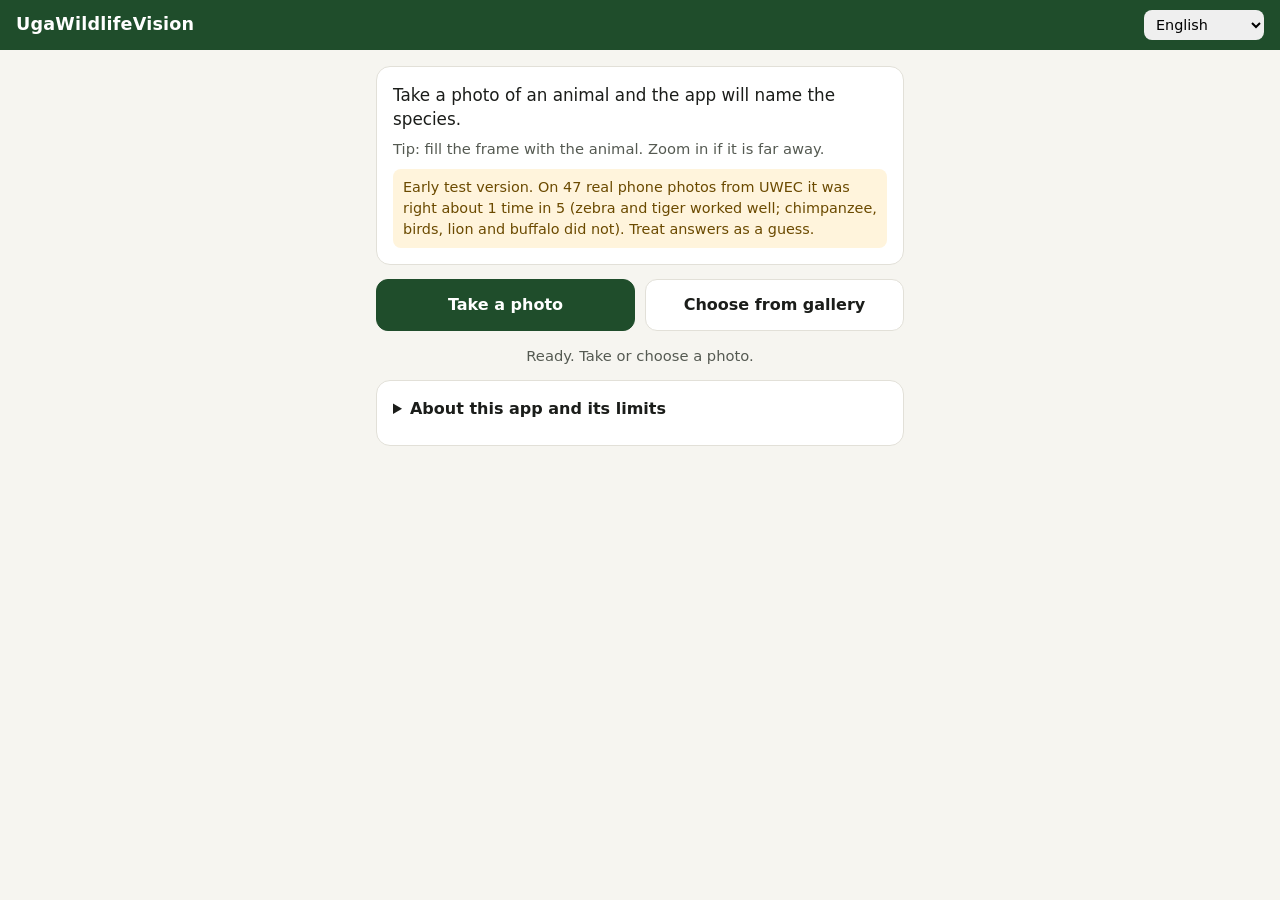
==== index.html @ 12e6c3d4 "Remove capstone/safety line from About section; bump cache" ====
<!doctype html>
<html lang="en">
<head>
  <meta charset="utf-8">
  <meta name="viewport" content="width=device-width, initial-scale=1, viewport-fit=cover">
  <title>UgaWildlifeVision</title>
  <meta name="description" content="Identify Ugandan wildlife from a photo. Runs on your phone; photos never leave the device.">
  <meta name="theme-color" content="#1f4d2b">
  <link rel="manifest" href="manifest.webmanifest">
  <link rel="icon" href="icons/icon-192.png">
  <link rel="apple-touch-icon" href="icons/icon-192.png">
  <link rel="stylesheet" href="styles.css">
</head>
<body>
  <header class="bar">
    <h1>UgaWildlifeVision</h1>
    <label class="lang">
      <span class="sr">Language</span>
      <select id="lang" aria-label="Language for animal names">
        <option value="en">English</option>
        <option value="luganda">Luganda</option>
        <option value="runyankole">Runyankole</option>
        <option value="rutooro">Rutooro</option>
        <option value="ateso">Ateso</option>
      </select>
    </label>
  </header>

  <main>
    <section id="intro" class="card">
      <p class="lead">Take a photo of an animal and the app will name the species.</p>
      <p class="hint">Tip: fill the frame with the animal. Zoom in if it is far away.</p>
      <p class="warn">Early test version. On 47 real phone photos from UWEC it was right about 1 time in 5
        (zebra and tiger worked well; chimpanzee, birds, lion and buffalo did not). Treat answers as a guess.</p>
    </section>

    <section class="actions">
      <label class="btn primary">
        <input id="camera" type="file" accept="image/*" capture="environment" hidden>
        Take a photo
      </label>
      <label class="btn">
        <input id="gallery" type="file" accept="image/*" hidden>
        Choose from gallery
      </label>
    </section>

    <p id="status" class="status" role="status" aria-live="polite">Loading model…</p>

    <section id="result" class="card result" hidden>
      <img id="preview" alt="Your photo">
      <div class="answer">
        <p id="verdict" class="verdict"></p>
        <h2 id="name"></h2>
        <p id="sci" class="sci"></p>
        <p id="localname" class="localname"></p>
        <div class="meter" aria-hidden="true"><span id="meterfill"></span></div>
        <p id="conf" class="conf"></p>
        <p id="lowdata" class="warn" hidden>Few training photos for this animal, so this answer is less reliable.</p>
        <p id="safety" class="safety" hidden></p>
      </div>
      <details id="alts">
        <summary>Other possibilities</summary>
        <ol id="altlist"></ol>
      </details>
      <ul id="facts" class="facts"></ul>
    </section>

    <details class="card about">
      <summary>About this app and its limits</summary>
      <ul>
        <li>The model runs on your phone. Your photos are not uploaded anywhere.</li>
        <li>It knows <span id="ncls">26</span> kinds of animal. Anything else should come out as
          "Not one of the species I know", but it can still be wrong.</li>
        <li>Lion, buffalo, cheetah, kudu and hyena had very few training photos. Treat those answers with caution.</li>
        <li>It names one animal per photo. With several animals, crop or zoom to one.</li>
        <li>Local-language names are shown only after a native speaker has checked them.</li>
      </ul>
      <p class="small" id="version"></p>
    </details>
  </main>

  <script src="vendor/ort.wasm.min.js"></script>
  <script src="app.js"></script>
</body>
</html>
---- styles.css ----
:root {
  --bg: #f6f5f0; --card: #ffffff; --ink: #1b1d1a; --ink2: #555a52; --line: #e2e0d8;
  --brand: #1f4d2b; --brand-ink: #ffffff; --accent: #2a78d6;
  --warn-bg: #fff4dc; --warn-ink: #6b4a00; --danger-bg: #fde8e6; --danger-ink: #7a1f17;
  color-scheme: light dark;
}
@media (prefers-color-scheme: dark) {
  :root { --bg: #121411; --card: #1c1f1b; --ink: #eceee8; --ink2: #b3b8ad; --line: #30342e;
    --brand: #2f6b3e; --accent: #5598e7;
    --warn-bg: #3a2f12; --warn-ink: #f3d58c; --danger-bg: #3d1a17; --danger-ink: #f4b3ab; }
}
* { box-sizing: border-box; }
body { margin: 0; font: 16px/1.45 system-ui, -apple-system, "Segoe UI", Roboto, sans-serif;
  background: var(--bg); color: var(--ink); padding-bottom: env(safe-area-inset-bottom); }
.bar { position: sticky; top: 0; z-index: 2; display: flex; align-items: center; gap: 12px;
  justify-content: space-between; padding: calc(10px + env(safe-area-inset-top)) 16px 10px;
  background: var(--brand); color: var(--brand-ink); }
.bar h1 { font-size: 1.1rem; margin: 0; letter-spacing: .2px; }
.lang select { font: inherit; font-size: .9rem; padding: 6px 8px; border-radius: 8px; border: 0; }
.sr { position: absolute; width: 1px; height: 1px; overflow: hidden; clip: rect(0 0 0 0); }
main { max-width: 560px; margin: 0 auto; padding: 16px; display: grid; gap: 14px; }
.card { background: var(--card); border: 1px solid var(--line); border-radius: 14px; padding: 16px; }
.lead { margin: 0 0 6px; font-size: 1.05rem; }
.hint { margin: 0; color: var(--ink2); font-size: .92rem; }
.actions { display: grid; grid-template-columns: 1fr 1fr; gap: 10px; }
.btn { display: flex; align-items: center; justify-content: center; min-height: 52px; padding: 10px;
  border-radius: 12px; border: 1px solid var(--line); background: var(--card); color: var(--ink);
  font-weight: 600; text-align: center; cursor: pointer; user-select: none; }
.btn.primary { background: var(--brand); color: var(--brand-ink); border-color: var(--brand); }
.btn[aria-disabled="true"] { opacity: .5; pointer-events: none; }
.btn:focus-within { outline: 3px solid var(--accent); outline-offset: 2px; }
.status { margin: 0; min-height: 1.4em; color: var(--ink2); text-align: center; font-size: .92rem; }
.result img { width: 100%; max-height: 50vh; object-fit: contain; border-radius: 10px; background: #0003; }
.answer { margin-top: 12px; }
.verdict { margin: 0; font-size: .85rem; text-transform: uppercase; letter-spacing: .6px; color: var(--ink2); }
.answer h2 { margin: 2px 0 0; font-size: 1.6rem; line-height: 1.2; }
.sci { margin: 2px 0 0; font-style: italic; color: var(--ink2); }
.localname { margin: 6px 0 0; font-weight: 600; }
.localname .tag { font-weight: 400; font-size: .8rem; color: var(--ink2); }
.meter { margin-top: 12px; height: 8px; border-radius: 4px; background: var(--line); overflow: hidden; }
.meter span { display: block; height: 100%; width: 0; background: var(--accent); border-radius: 4px; transition: width .3s; }
.conf { margin: 6px 0 0; font-size: .9rem; color: var(--ink2); }
.warn { margin: 10px 0 0; padding: 8px 10px; border-radius: 8px; background: var(--warn-bg); color: var(--warn-ink); font-size: .9rem; }
.safety { margin: 10px 0 0; padding: 8px 10px; border-radius: 8px; background: var(--danger-bg); color: var(--danger-ink); font-size: .9rem; font-weight: 600; }
details summary { cursor: pointer; font-weight: 600; min-height: 32px; }
#alts { margin-top: 12px; }
#altlist { margin: 6px 0 0; padding-left: 22px; color: var(--ink2); }
.facts { margin: 12px 0 0; padding-left: 20px; }
.facts li { margin-bottom: 4px; }
.about ul { padding-left: 20px; margin: 8px 0; }
.small { font-size: .8rem; color: var(--ink2); margin: 0; }
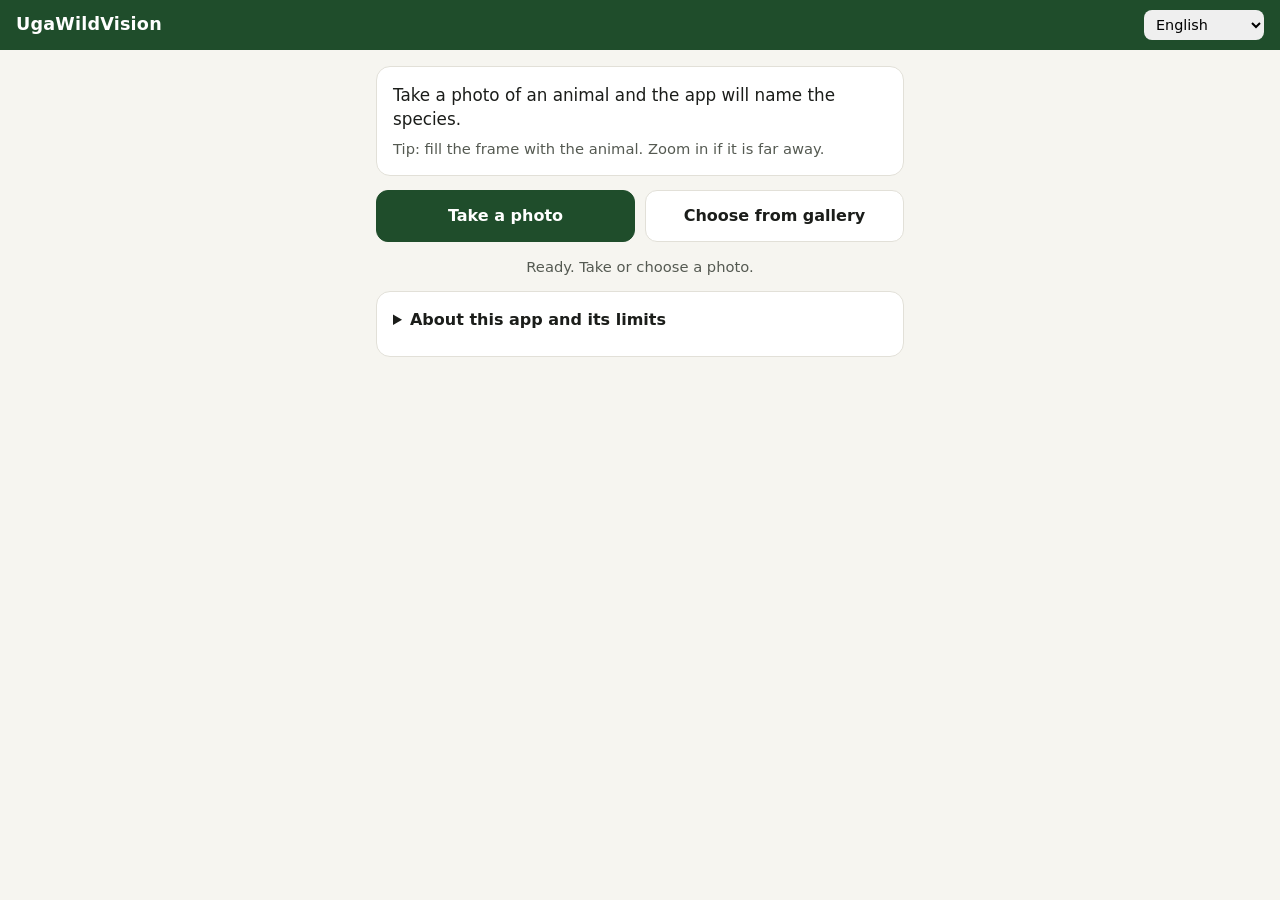
==== commit c3c53384: "Rename to UgaWildVision; remove early-test notice and capstone/safety wording" ====
--- a/index.html
+++ b/index.html
@@ -3,7 +3,7 @@
 <head>
   <meta charset="utf-8">
   <meta name="viewport" content="width=device-width, initial-scale=1, viewport-fit=cover">
-  <title>UgaWildlifeVision</title>
+  <title>UgaWildVision</title>
   <meta name="description" content="Identify Ugandan wildlife from a photo. Runs on your phone; photos never leave the device.">
   <meta name="theme-color" content="#1f4d2b">
   <link rel="manifest" href="manifest.webmanifest">
@@ -13,7 +13,7 @@
 </head>
 <body>
   <header class="bar">
-    <h1>UgaWildlifeVision</h1>
+    <h1>UgaWildVision</h1>
     <label class="lang">
       <span class="sr">Language</span>
       <select id="lang" aria-label="Language for animal names">
@@ -30,8 +30,6 @@
     <section id="intro" class="card">
       <p class="lead">Take a photo of an animal and the app will name the species.</p>
       <p class="hint">Tip: fill the frame with the animal. Zoom in if it is far away.</p>
-      <p class="warn">Early test version. On 47 real phone photos from UWEC it was right about 1 time in 5
-        (zebra and tiger worked well; chimpanzee, birds, lion and buffalo did not). Treat answers as a guess.</p>
     </section>
 
     <section class="actions">
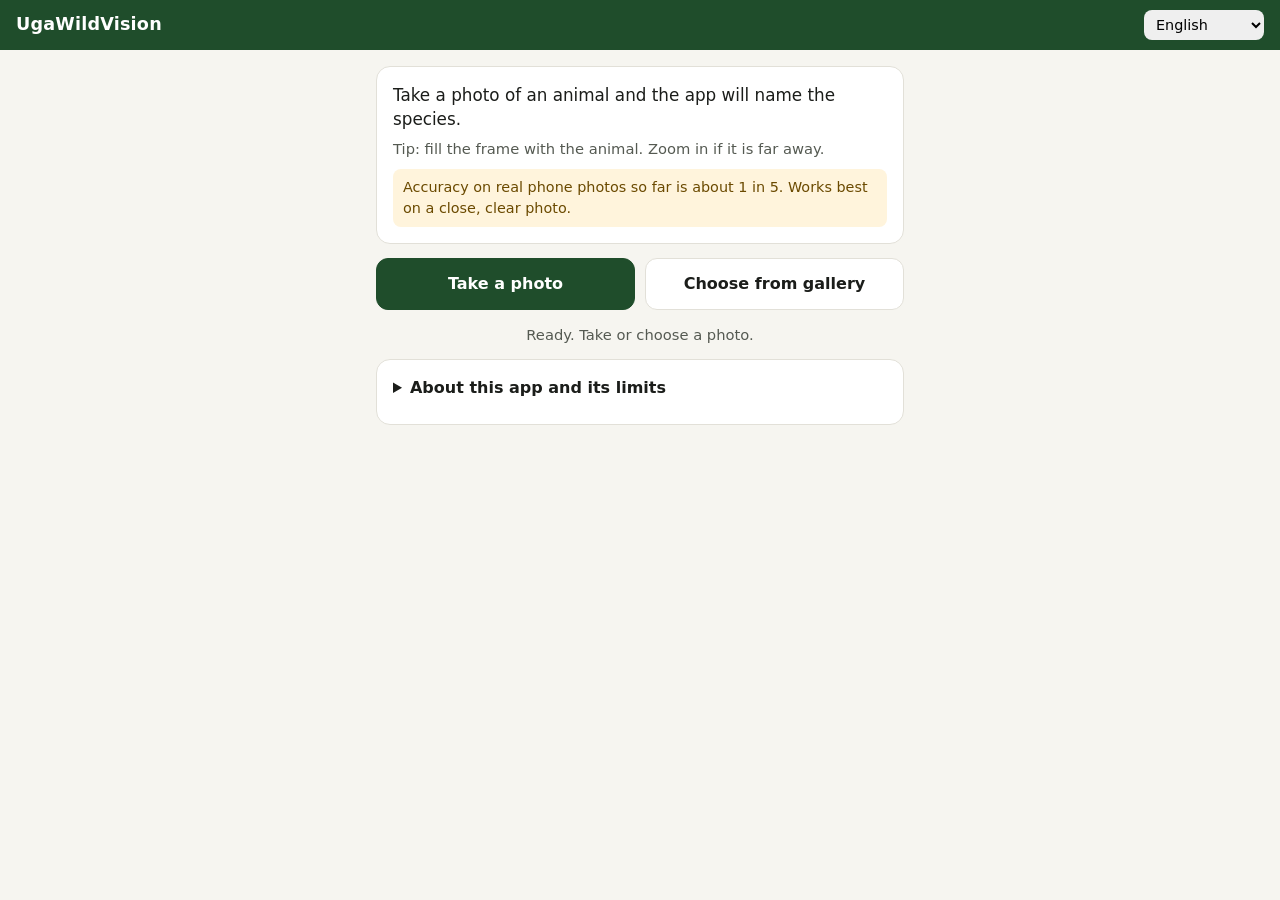
==== commit 22688f65: "Add accuracy note and photo tip to start screen" ====
--- a/index.html
+++ b/index.html
@@ -30,6 +30,7 @@
     <section id="intro" class="card">
       <p class="lead">Take a photo of an animal and the app will name the species.</p>
       <p class="hint">Tip: fill the frame with the animal. Zoom in if it is far away.</p>
+      <p class="warn">Accuracy on real phone photos so far is about 1 in 5. Works best on a close, clear photo.</p>
     </section>
 
     <section class="actions">
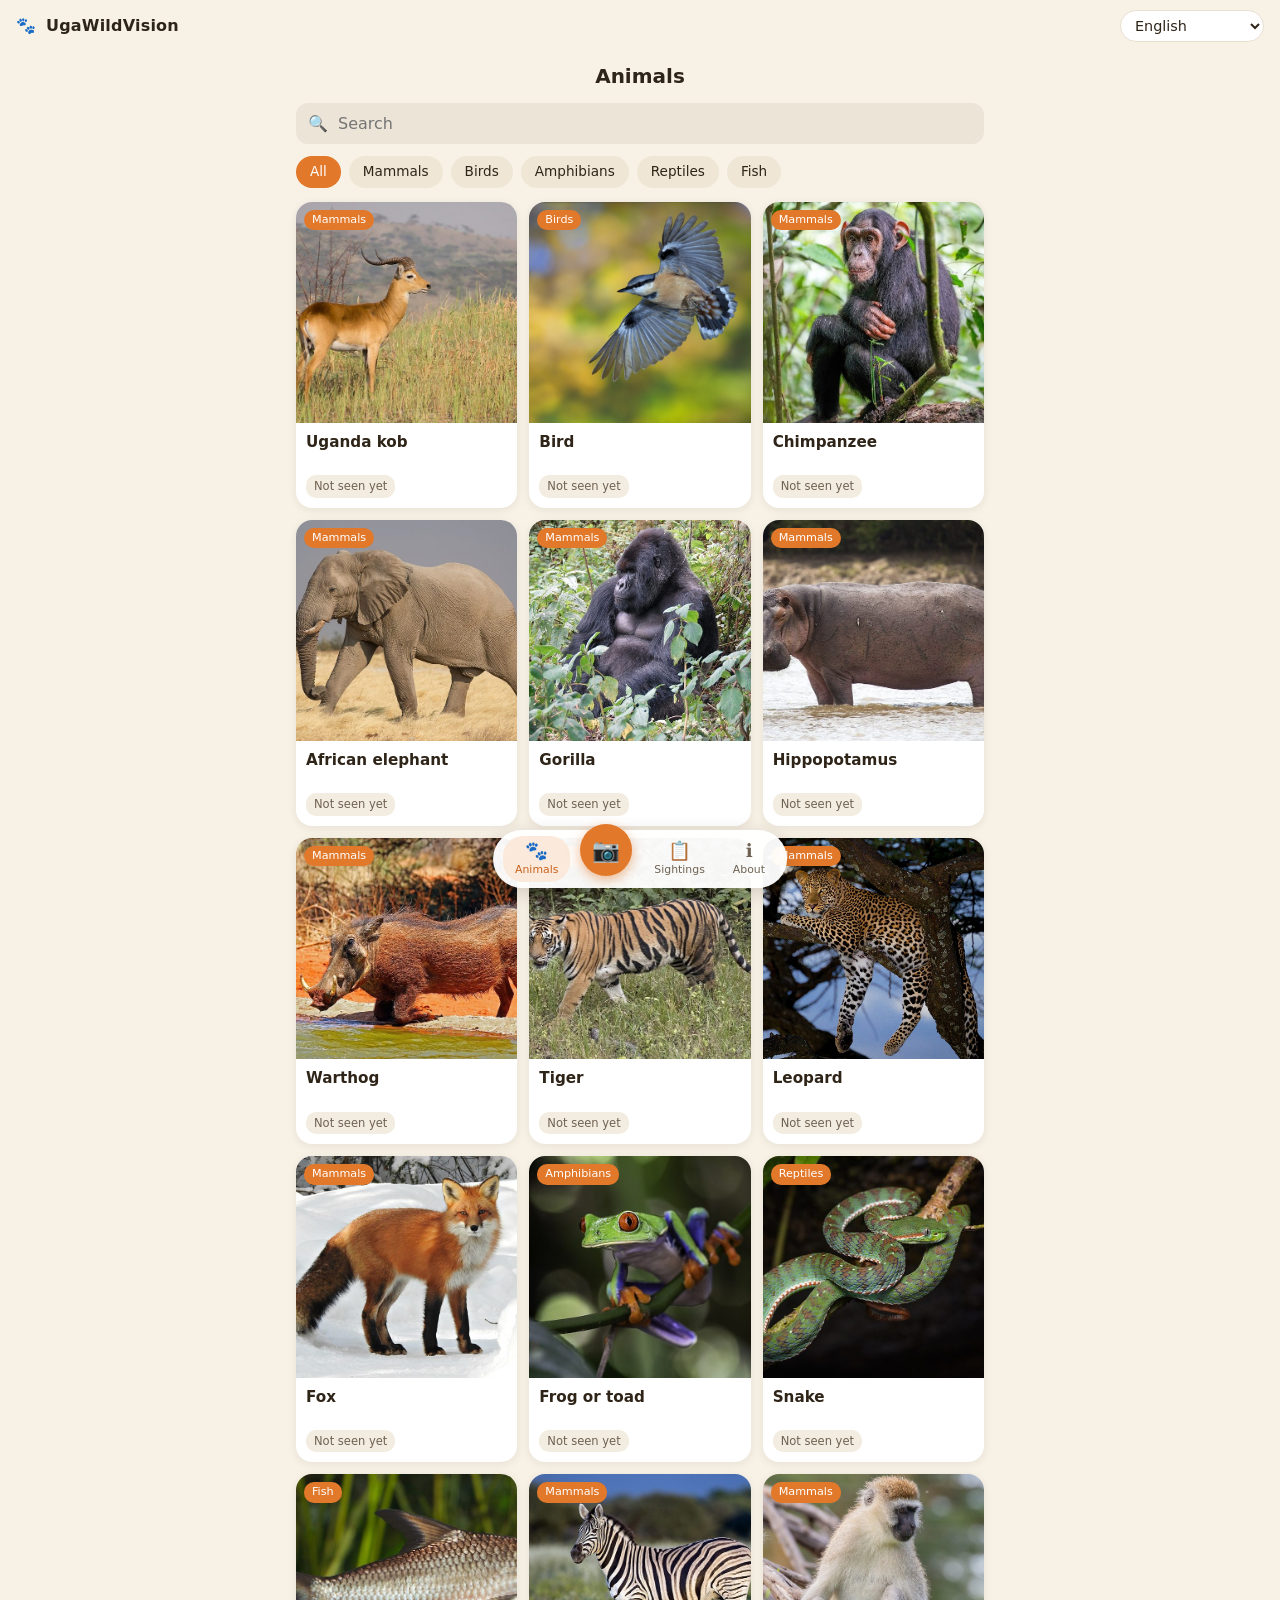
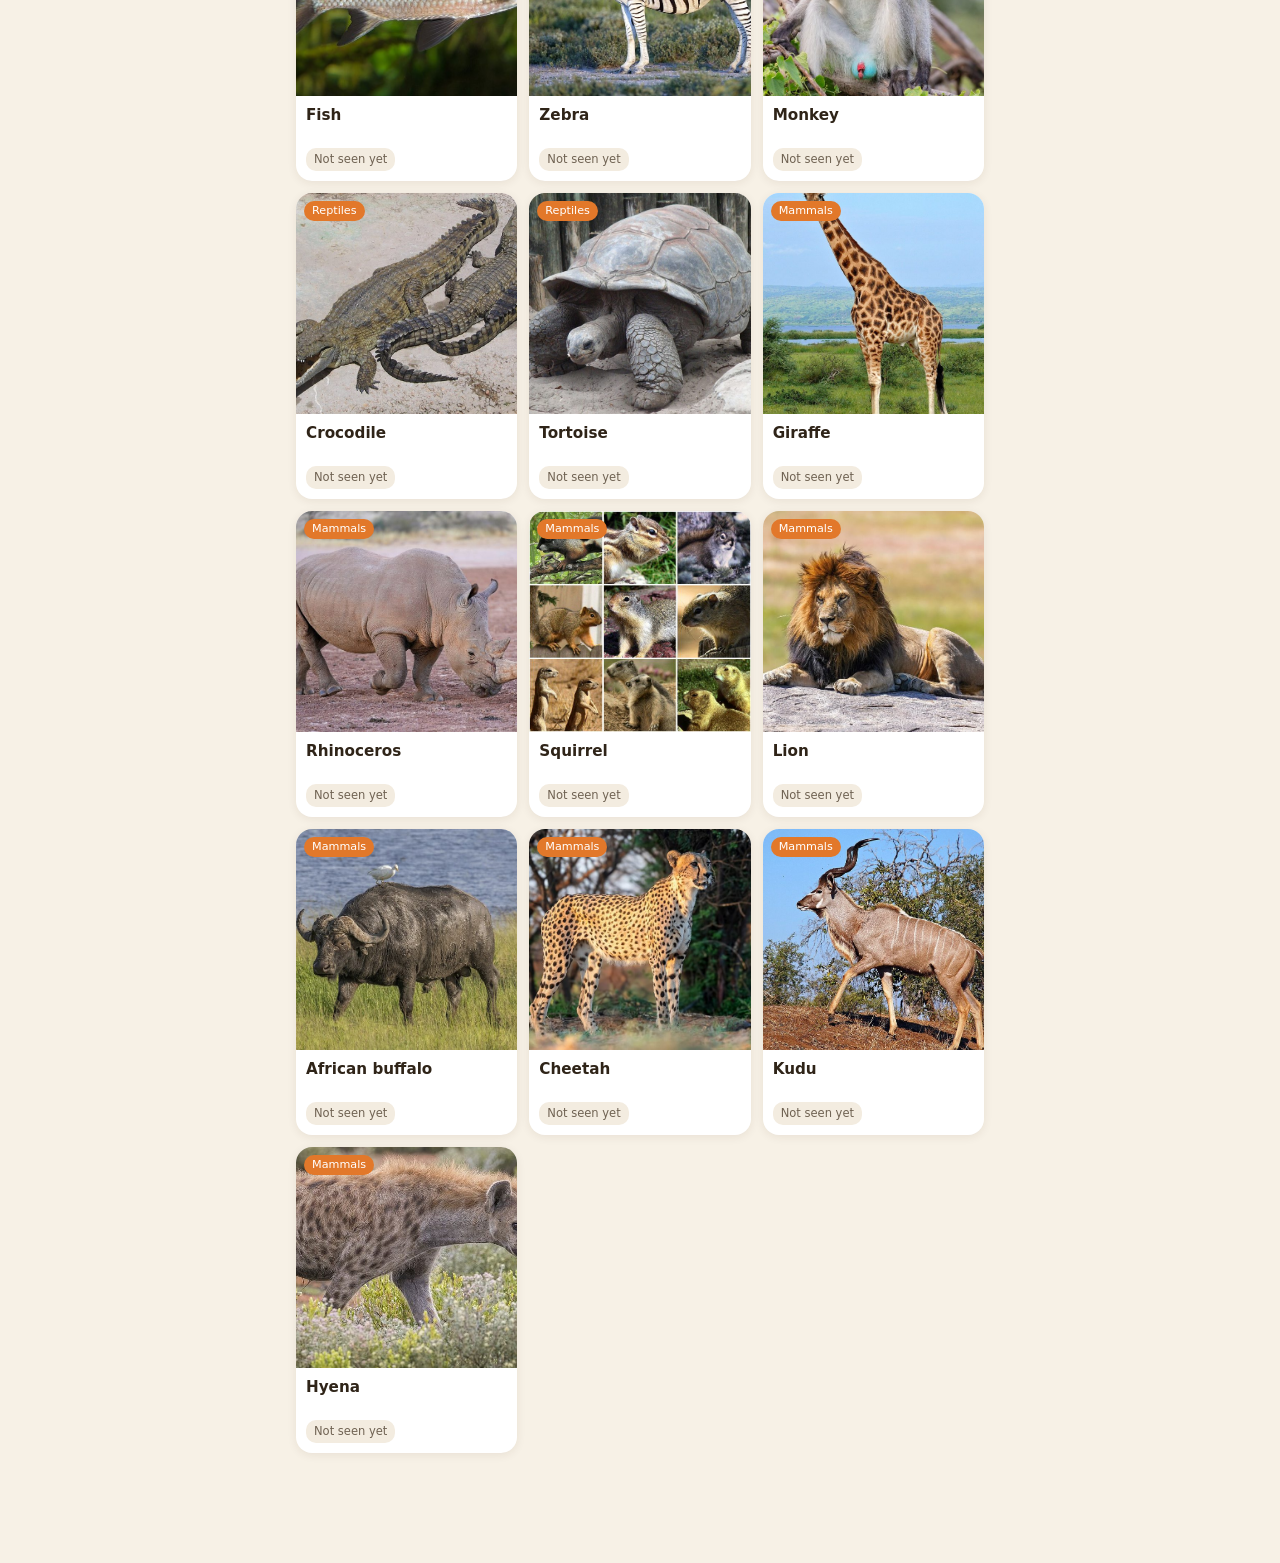
==== commit 1de60851: "Field-guide redesign: animal guide with photos (Wikimedia Commons, credited), taxonomy and IUCN stat" ====
--- a/index.html
+++ b/index.html
@@ -4,80 +4,143 @@
   <meta charset="utf-8">
   <meta name="viewport" content="width=device-width, initial-scale=1, viewport-fit=cover">
   <title>UgaWildVision</title>
-  <meta name="description" content="Identify Ugandan wildlife from a photo. Runs on your phone; photos never leave the device.">
-  <meta name="theme-color" content="#1f4d2b">
+  <meta name="description" content="A pocket field guide to Ugandan wildlife. Identify animals from a photo, offline; photos never leave the device.">
+  <meta name="theme-color" content="#f7f1e6">
   <link rel="manifest" href="manifest.webmanifest">
   <link rel="icon" href="icons/icon-192.png">
   <link rel="apple-touch-icon" href="icons/icon-192.png">
   <link rel="stylesheet" href="styles.css">
 </head>
 <body>
-  <header class="bar">
-    <h1>UgaWildVision</h1>
+  <header class="top">
+    <div class="brand"><span class="logo" aria-hidden="true">&#x1F43E;</span> UgaWildVision</div>
     <label class="lang">
       <span class="sr">Language</span>
       <select id="lang" aria-label="Language for animal names">
         <option value="en">English</option>
-        <option value="luganda">Luganda</option>
-        <option value="runyankole">Runyankole</option>
-        <option value="rutooro">Rutooro</option>
-        <option value="ateso">Ateso</option>
+        <optgroup label="Ugandan languages">
+          <option value="luganda">Luganda</option>
+          <option value="runyankole">Runyankole</option>
+          <option value="rutooro">Rutooro</option>
+          <option value="ateso">Ateso</option>
+        </optgroup>
+        <optgroup label="Visitor languages">
+          <option value="kiswahili">Kiswahili</option>
+          <option value="french">Fran&ccedil;ais</option>
+          <option value="german">Deutsch</option>
+          <option value="dutch">Nederlands</option>
+        </optgroup>
       </select>
     </label>
   </header>
 
-  <main>
-    <section id="intro" class="card">
+  <!-- ANIMALS -->
+  <main id="view-animals" class="view">
+    <h1 class="title">Animals</h1>
+    <div class="search"><span aria-hidden="true">&#x1F50D;</span>
+      <input id="search" type="search" placeholder="Search" aria-label="Search animals"></div>
+    <div id="chips" class="chips" role="group" aria-label="Filter by group"></div>
+    <div id="grid" class="grid"></div>
+  </main>
+
+  <!-- DETAIL -->
+  <main id="view-detail" class="view detail" hidden>
+    <div class="hero">
+      <img id="d-photo" alt="">
+      <button class="back" id="d-back" aria-label="Back">&#x2039;</button>
+      <a id="d-credit" class="credit" target="_blank" rel="noopener"></a>
+    </div>
+    <section class="sheet">
+      <div class="d-head">
+        <div>
+          <h2 id="d-name"></h2>
+          <p id="d-local" class="local"></p>
+        </div>
+        <button id="d-listen" class="sound" hidden aria-label="Listen to the name"><span>&#x1F50A;</span><small>Listen</small></button>
+      </div>
+      <div id="d-tags" class="tags"></div>
+      <p id="d-safety" class="safety" hidden></p>
+      <h3 class="sec">&#x1F4D8; Taxonomy information</h3>
+      <dl id="d-tax" class="tax"></dl>
+      <h3 class="sec" id="d-facts-h">&#x1F4A1; Did you know?</h3>
+      <ul id="d-facts" class="facts"></ul>
+      <p class="small">Read more on <a id="d-wiki" target="_blank" rel="noopener">Wikipedia</a>.</p>
+      <div class="spacer"></div>
+    </section>
+    <button id="d-saw" class="saw">&#x1F441; I saw it!</button>
+  </main>
+
+  <!-- IDENTIFY -->
+  <main id="view-identify" class="view" hidden>
+    <h1 class="title">Identify an animal</h1>
+    <section class="card intro">
       <p class="lead">Take a photo of an animal and the app will name the species.</p>
-      <p class="hint">Tip: fill the frame with the animal. Zoom in if it is far away.</p>
+      <p class="hint">Fill the frame with one animal; zoom in if it is far away.</p>
       <p class="warn">Accuracy on real phone photos so far is about 1 in 5. Works best on a close, clear photo.</p>
     </section>
-
     <section class="actions">
-      <label class="btn primary">
-        <input id="camera" type="file" accept="image/*" capture="environment" hidden>
-        Take a photo
-      </label>
-      <label class="btn">
-        <input id="gallery" type="file" accept="image/*" hidden>
-        Choose from gallery
-      </label>
+      <label class="btn primary"><input id="camera" type="file" accept="image/*" capture="environment" hidden>&#x1F4F7; Take a photo</label>
+      <label class="btn"><input id="gallery" type="file" accept="image/*" hidden>&#x1F5BC; Choose from gallery</label>
     </section>
-
-    <p id="status" class="status" role="status" aria-live="polite">Loading model…</p>
-
+    <p id="status" class="status" role="status" aria-live="polite">Loading model&hellip;</p>
     <section id="result" class="card result" hidden>
       <img id="preview" alt="Your photo">
-      <div class="answer">
-        <p id="verdict" class="verdict"></p>
-        <h2 id="name"></h2>
-        <p id="sci" class="sci"></p>
-        <p id="localname" class="localname"></p>
-        <div class="meter" aria-hidden="true"><span id="meterfill"></span></div>
-        <p id="conf" class="conf"></p>
-        <p id="lowdata" class="warn" hidden>Few training photos for this animal, so this answer is less reliable.</p>
-        <p id="safety" class="safety" hidden></p>
+      <p id="verdict" class="verdict"></p>
+      <h2 id="name"></h2>
+      <p id="sci" class="sci"></p>
+      <p id="localname" class="local"></p>
+      <div class="meter" aria-hidden="true"><span id="meterfill"></span></div>
+      <p id="conf" class="conf"></p>
+      <p id="lowdata" class="warn" hidden>Few training photos for this animal, so this answer is less reliable.</p>
+      <p id="safety" class="safety" hidden></p>
+      <div class="row">
+        <button id="r-open" class="btn primary">Open in guide</button>
+        <button id="r-saw" class="btn">&#x1F441; I saw it!</button>
       </div>
-      <details id="alts">
-        <summary>Other possibilities</summary>
-        <ol id="altlist"></ol>
-      </details>
-      <ul id="facts" class="facts"></ul>
+      <details id="alts"><summary>Other possibilities</summary><ol id="altlist"></ol></details>
     </section>
+  </main>
 
-    <details class="card about">
-      <summary>About this app and its limits</summary>
-      <ul>
-        <li>The model runs on your phone. Your photos are not uploaded anywhere.</li>
-        <li>It knows <span id="ncls">26</span> kinds of animal. Anything else should come out as
-          "Not one of the species I know", but it can still be wrong.</li>
+  <!-- SIGHTINGS -->
+  <main id="view-sightings" class="view" hidden>
+    <h1 class="title">My sightings</h1>
+    <section class="card progress">
+      <p><b id="s-count">0</b> of <b id="s-total">25</b> animals seen</p>
+      <div class="meter"><span id="s-fill"></span></div>
+      <div id="s-badges" class="badges"></div>
+    </section>
+    <ul id="s-list" class="slist"></ul>
+    <p id="s-empty" class="hint">No sightings yet. Open an animal and tap <b>I saw it!</b>, or identify one with the camera.</p>
+    <p class="small">Sightings are stored only on this phone.</p>
+  </main>
+
+  <!-- ABOUT -->
+  <main id="view-about" class="view" hidden>
+    <h1 class="title">About</h1>
+    <section class="card">
+      <ul class="plain">
+        <li>A pocket field guide to Ugandan wildlife. It works offline; the model runs on your phone and your photos are not uploaded anywhere.</li>
+        <li>It knows <span id="ncls">25</span> kinds of animal. Anything else should come out as "Not one of the species I know", but it can still be wrong.</li>
         <li>Lion, buffalo, cheetah, kudu and hyena had very few training photos. Treat those answers with caution.</li>
-        <li>It names one animal per photo. With several animals, crop or zoom to one.</li>
-        <li>Local-language names are shown only after a native speaker has checked them.</li>
+        <li>Ugandan-language and Kiswahili names and audio come from Sunbird AI machine translation and speech; French, German and Dutch names are common names spoken by your phone's own voice. All are marked "not yet checked" until a native speaker confirms them.</li>
       </ul>
-      <p class="small" id="version"></p>
-    </details>
+    </section>
+    <section class="card share">
+      <p><b>Share this app</b>: scan the code, or open <a href="install.html">the install page</a>.</p>
+      <img src="icons/qr.png" alt="QR code linking to UgaWildVision" width="180" height="180">
+    </section>
+    <details class="card"><summary>Photo credits</summary><ul id="credits" class="credits"></ul></details>
+    <p class="small" id="version"></p>
   </main>
+
+  <nav class="tabs" aria-label="Sections">
+    <button data-view="animals" class="on"><span>&#x1F43E;</span>Animals</button>
+    <button data-view="identify" class="cam" aria-label="Identify with camera"><span>&#x1F4F7;</span></button>
+    <button data-view="sightings"><span>&#x1F4CB;</span>Sightings</button>
+    <button data-view="about"><span>&#x2139;&#xFE0F;</span>About</button>
+  </nav>
+
+  <div id="toast" class="toast" role="status" aria-live="polite" hidden></div>
 
   <script src="vendor/ort.wasm.min.js"></script>
   <script src="app.js"></script>
--- a/styles.css
+++ b/styles.css
@@ -1,51 +1,127 @@
 :root {
-  --bg: #f6f5f0; --card: #ffffff; --ink: #1b1d1a; --ink2: #555a52; --line: #e2e0d8;
-  --brand: #1f4d2b; --brand-ink: #ffffff; --accent: #2a78d6;
-  --warn-bg: #fff4dc; --warn-ink: #6b4a00; --danger-bg: #fde8e6; --danger-ink: #7a1f17;
-  color-scheme: light dark;
-}
-@media (prefers-color-scheme: dark) {
-  :root { --bg: #121411; --card: #1c1f1b; --ink: #eceee8; --ink2: #b3b8ad; --line: #30342e;
-    --brand: #2f6b3e; --accent: #5598e7;
-    --warn-bg: #3a2f12; --warn-ink: #f3d58c; --danger-bg: #3d1a17; --danger-ink: #f4b3ab; }
+  --bg: #f7f1e6; --card: #ffffff; --ink: #2f2418; --ink2: #6f6252; --line: #e8dfd0;
+  --accent: #e2782a; --accent2: #c8601a; --green: #3f8f4f; --chip: #efe6d6;
+  --radius: 16px; --shadow: 0 2px 10px rgba(60, 40, 10, .08);
 }
 * { box-sizing: border-box; }
-body { margin: 0; font: 16px/1.45 system-ui, -apple-system, "Segoe UI", Roboto, sans-serif;
-  background: var(--bg); color: var(--ink); padding-bottom: env(safe-area-inset-bottom); }
-.bar { position: sticky; top: 0; z-index: 2; display: flex; align-items: center; gap: 12px;
-  justify-content: space-between; padding: calc(10px + env(safe-area-inset-top)) 16px 10px;
-  background: var(--brand); color: var(--brand-ink); }
-.bar h1 { font-size: 1.1rem; margin: 0; letter-spacing: .2px; }
-.lang select { font: inherit; font-size: .9rem; padding: 6px 8px; border-radius: 8px; border: 0; }
+html, body { margin: 0; background: var(--bg); color: var(--ink);
+  font-family: system-ui, -apple-system, "Segoe UI", Roboto, sans-serif; line-height: 1.45; }
 .sr { position: absolute; width: 1px; height: 1px; overflow: hidden; clip: rect(0 0 0 0); }
-main { max-width: 560px; margin: 0 auto; padding: 16px; display: grid; gap: 14px; }
-.card { background: var(--card); border: 1px solid var(--line); border-radius: 14px; padding: 16px; }
-.lead { margin: 0 0 6px; font-size: 1.05rem; }
-.hint { margin: 0; color: var(--ink2); font-size: .92rem; }
+a { color: var(--accent2); }
+[hidden] { display: none !important; }
+
+.top { position: sticky; top: 0; z-index: 5; display: flex; align-items: center; justify-content: space-between;
+  padding: 10px 16px; background: rgba(247, 241, 230, .95); backdrop-filter: blur(6px); }
+.brand { font-weight: 700; letter-spacing: .2px; }
+.logo { margin-right: 4px; }
+.lang select { font: inherit; font-size: .9rem; padding: 6px 10px; border-radius: 20px; border: 1px solid var(--line);
+  background: var(--card); color: var(--ink); }
+
+.view { max-width: 720px; margin: 0 auto; padding: 4px 16px 110px; }
+.title { text-align: center; font-size: 1.25rem; margin: 6px 0 12px; }
+.search { display: flex; align-items: center; gap: 8px; background: #ece4d6; border-radius: 12px; padding: 8px 12px; }
+.search input { border: 0; background: transparent; font: inherit; width: 100%; outline: none; color: var(--ink); }
+.chips { display: flex; gap: 8px; overflow-x: auto; padding: 12px 0 4px; }
+.chip { border: 0; border-radius: 18px; padding: 6px 14px; background: var(--chip); color: var(--ink); font: inherit;
+  font-size: .85rem; white-space: nowrap; cursor: pointer; }
+.chip.on { background: var(--accent); color: #fff; }
+
+.grid { display: grid; grid-template-columns: repeat(2, 1fr); gap: 12px; margin-top: 10px; }
+@media (min-width: 560px) { .grid { grid-template-columns: repeat(3, 1fr); } }
+.cardA { background: var(--card); border-radius: var(--radius); box-shadow: var(--shadow); overflow: hidden;
+  border: 0; padding: 0; text-align: left; font: inherit; color: inherit; cursor: pointer; }
+.cardA .ph { position: relative; aspect-ratio: 1 / 1; background: #ddd2bf; }
+.cardA img { width: 100%; height: 100%; object-fit: cover; display: block; }
+.cardA .cat { position: absolute; top: 8px; left: 8px; background: var(--accent); color: #fff; font-size: .7rem;
+  padding: 2px 8px; border-radius: 10px; }
+.cardA .nm { padding: 8px 10px 2px; font-weight: 600; font-size: .95rem; }
+.cardA .ln { padding: 0 10px; font-size: .8rem; color: var(--ink2); min-height: 1.1em; }
+.cardA .seen { margin: 6px 10px 10px; font-size: .72rem; color: var(--ink2); background: #f3ece0; border-radius: 10px;
+  padding: 3px 8px; display: inline-block; }
+
+.detail { padding: 0 0 120px; }
+.hero { position: relative; aspect-ratio: 4 / 3; background: #ddd2bf; max-height: 52vh; overflow: hidden; }
+.hero img { width: 100%; height: 100%; object-fit: cover; display: block; }
+.back { position: absolute; top: 12px; left: 12px; width: 38px; height: 38px; border-radius: 50%; border: 0;
+  background: rgba(255, 255, 255, .9); font-size: 1.6rem; line-height: 1; cursor: pointer; color: var(--ink); }
+.credit { position: absolute; right: 8px; bottom: 22px; max-width: 70%; font-size: .62rem; color: #fff;
+  background: rgba(0, 0, 0, .45); padding: 2px 6px; border-radius: 8px; text-decoration: none;
+  white-space: nowrap; overflow: hidden; text-overflow: ellipsis; }
+.sheet { position: relative; margin-top: -16px; background: var(--bg); border-radius: 18px 18px 0 0; padding: 16px; }
+.d-head { display: flex; justify-content: space-between; align-items: flex-start; gap: 12px; }
+.d-head h2 { margin: 0; font-size: 1.5rem; }
+.local { margin: 2px 0 0; color: var(--ink2); font-size: .95rem; }
+.local .tag { font-size: .75rem; }
+.sound { border: 0; background: #f6dccb; color: var(--accent2); border-radius: 14px; padding: 8px 10px; display: flex;
+  flex-direction: column; align-items: center; cursor: pointer; font: inherit; }
+.sound span { font-size: 1.3rem; }
+.sound small { font-size: .65rem; }
+.tags { display: flex; flex-wrap: wrap; gap: 6px; margin: 12px 0 6px; }
+.tag { font-size: .75rem; padding: 3px 10px; border-radius: 12px; background: var(--chip); color: var(--ink); }
+.tag.cat { background: var(--accent); color: #fff; }
+.tag.lc { background: #d8ecd9; color: #23562e; } .tag.nt { background: #f1ebc7; color: #5e5210; }
+.tag.vu { background: #f8dcc2; color: #7a3d0c; } .tag.en { background: #f5cccc; color: #7a1a1a; }
+.tag.danger { background: #fbe3c7; color: #7a3d0c; } .tag.seen { background: #d8ecd9; color: #23562e; }
+.tag.low { background: #eee; color: #555; }
+.sec { font-size: 1rem; margin: 18px 0 8px; }
+.tax { background: var(--card); border-radius: var(--radius); box-shadow: var(--shadow); margin: 0; padding: 6px 14px;
+  display: grid; grid-template-columns: 9em 1fr; }
+.tax dt, .tax dd { margin: 0; padding: 8px 0; border-bottom: 1px solid var(--line); font-size: .9rem; }
+.tax dt { color: var(--ink2); }
+.tax dt:last-of-type, .tax dd:last-of-type { border-bottom: 0; }
+.facts { background: var(--card); border-radius: var(--radius); box-shadow: var(--shadow); margin: 0; padding: 10px 14px 10px 30px; }
+.facts li { margin: 4px 0; font-size: .92rem; }
+.saw { position: fixed; left: 50%; transform: translateX(-50%); bottom: 84px; z-index: 6; border: 0; border-radius: 24px;
+  background: var(--accent); color: #fff; font: inherit; font-weight: 600; padding: 11px 22px;
+  box-shadow: 0 4px 14px rgba(226, 120, 42, .45); cursor: pointer; }
+.spacer { height: 40px; }
+
+.card { background: var(--card); border-radius: var(--radius); box-shadow: var(--shadow); padding: 14px 16px; margin: 12px 0; }
+.lead { margin: 0 0 6px; font-weight: 600; }
+.hint { color: var(--ink2); font-size: .9rem; margin: 4px 0; }
+.warn { background: #fff4dd; border-radius: 10px; padding: 8px 10px; font-size: .88rem; margin: 8px 0 0; }
+.safety { background: #fde7d6; border-radius: 10px; padding: 8px 10px; font-size: .88rem; margin: 8px 0; }
 .actions { display: grid; grid-template-columns: 1fr 1fr; gap: 10px; }
-.btn { display: flex; align-items: center; justify-content: center; min-height: 52px; padding: 10px;
-  border-radius: 12px; border: 1px solid var(--line); background: var(--card); color: var(--ink);
-  font-weight: 600; text-align: center; cursor: pointer; user-select: none; }
-.btn.primary { background: var(--brand); color: var(--brand-ink); border-color: var(--brand); }
+.btn { display: inline-flex; justify-content: center; align-items: center; gap: 6px; border-radius: 22px; padding: 11px 14px;
+  border: 1px solid var(--line); background: var(--card); color: var(--ink); font: inherit; font-weight: 600; cursor: pointer; }
+.btn.primary { background: var(--accent); color: #fff; border-color: var(--accent); }
 .btn[aria-disabled="true"] { opacity: .5; pointer-events: none; }
-.btn:focus-within { outline: 3px solid var(--accent); outline-offset: 2px; }
-.status { margin: 0; min-height: 1.4em; color: var(--ink2); text-align: center; font-size: .92rem; }
-.result img { width: 100%; max-height: 50vh; object-fit: contain; border-radius: 10px; background: #0003; }
-.answer { margin-top: 12px; }
-.verdict { margin: 0; font-size: .85rem; text-transform: uppercase; letter-spacing: .6px; color: var(--ink2); }
-.answer h2 { margin: 2px 0 0; font-size: 1.6rem; line-height: 1.2; }
-.sci { margin: 2px 0 0; font-style: italic; color: var(--ink2); }
-.localname { margin: 6px 0 0; font-weight: 600; }
-.localname .tag { font-weight: 400; font-size: .8rem; color: var(--ink2); }
-.meter { margin-top: 12px; height: 8px; border-radius: 4px; background: var(--line); overflow: hidden; }
-.meter span { display: block; height: 100%; width: 0; background: var(--accent); border-radius: 4px; transition: width .3s; }
-.conf { margin: 6px 0 0; font-size: .9rem; color: var(--ink2); }
-.warn { margin: 10px 0 0; padding: 8px 10px; border-radius: 8px; background: var(--warn-bg); color: var(--warn-ink); font-size: .9rem; }
-.safety { margin: 10px 0 0; padding: 8px 10px; border-radius: 8px; background: var(--danger-bg); color: var(--danger-ink); font-size: .9rem; font-weight: 600; }
-details summary { cursor: pointer; font-weight: 600; min-height: 32px; }
-#alts { margin-top: 12px; }
-#altlist { margin: 6px 0 0; padding-left: 22px; color: var(--ink2); }
-.facts { margin: 12px 0 0; padding-left: 20px; }
-.facts li { margin-bottom: 4px; }
-.about ul { padding-left: 20px; margin: 8px 0; }
-.small { font-size: .8rem; color: var(--ink2); margin: 0; }
+.row { display: flex; gap: 10px; margin-top: 10px; } .row .btn { flex: 1; }
+.status { text-align: center; color: var(--ink2); font-size: .88rem; }
+.result img#preview { width: 100%; max-height: 300px; object-fit: contain; border-radius: 12px; background: #f1eadf; }
+.verdict { margin: 10px 0 0; color: var(--ink2); font-size: .85rem; }
+.result h2 { margin: 2px 0; }
+.sci { margin: 0; font-style: italic; color: var(--ink2); font-size: .88rem; }
+.meter { height: 8px; background: #eee3d2; border-radius: 4px; overflow: hidden; margin: 10px 0 4px; }
+.meter span { display: block; height: 100%; background: var(--green); width: 0; }
+.conf { font-size: .85rem; color: var(--ink2); margin: 0; }
+.play { font: inherit; font-size: .8rem; padding: 2px 10px; margin: 0 4px; border-radius: 12px; border: 1px solid var(--accent);
+  background: none; color: var(--accent2); cursor: pointer; }
+details summary { cursor: pointer; font-weight: 600; }
+
+.progress p { margin: 0; }
+.badges { display: flex; flex-wrap: wrap; gap: 6px; margin-top: 10px; }
+.badge { font-size: .75rem; border-radius: 12px; padding: 3px 10px; background: var(--chip); color: var(--ink2); }
+.badge.got { background: #d8ecd9; color: #23562e; }
+.slist { list-style: none; padding: 0; margin: 0; }
+.slist li { display: flex; align-items: center; gap: 12px; background: var(--card); border-radius: 14px; box-shadow: var(--shadow);
+  padding: 8px; margin: 8px 0; cursor: pointer; }
+.slist img { width: 54px; height: 54px; object-fit: cover; border-radius: 10px; }
+.slist .when { font-size: .8rem; color: var(--ink2); }
+.plain { padding-left: 18px; margin: 0; } .plain li { margin: 6px 0; font-size: .92rem; }
+.share { text-align: center; } .share img { image-rendering: pixelated; }
+.credits { font-size: .78rem; padding-left: 18px; } .credits li { margin: 4px 0; }
+.small { font-size: .78rem; color: var(--ink2); }
+
+.tabs { position: fixed; left: 50%; transform: translateX(-50%); bottom: 12px; z-index: 7; display: flex; gap: 4px;
+  align-items: center; background: rgba(255, 255, 255, .96); border-radius: 30px; padding: 6px 10px;
+  box-shadow: 0 4px 18px rgba(60, 40, 10, .18); }
+.tabs button { border: 0; background: none; font: inherit; font-size: .68rem; color: var(--ink2); display: flex;
+  flex-direction: column; align-items: center; padding: 4px 12px; border-radius: 20px; cursor: pointer; }
+.tabs button span { font-size: 1.15rem; line-height: 1.2; }
+.tabs button.on { color: var(--accent2); background: #fbeadb; }
+.tabs .cam { background: var(--accent); color: #fff; width: 52px; height: 52px; border-radius: 50%; padding: 0;
+  justify-content: center; margin: -18px 6px 0; box-shadow: 0 4px 12px rgba(226, 120, 42, .5); }
+.tabs .cam span { font-size: 1.4rem; } .tabs .cam.on { background: var(--accent2); color: #fff; }
+.toast { position: fixed; left: 50%; transform: translateX(-50%); bottom: 140px; z-index: 9; background: var(--ink);
+  color: #fff; padding: 8px 16px; border-radius: 18px; font-size: .9rem; }
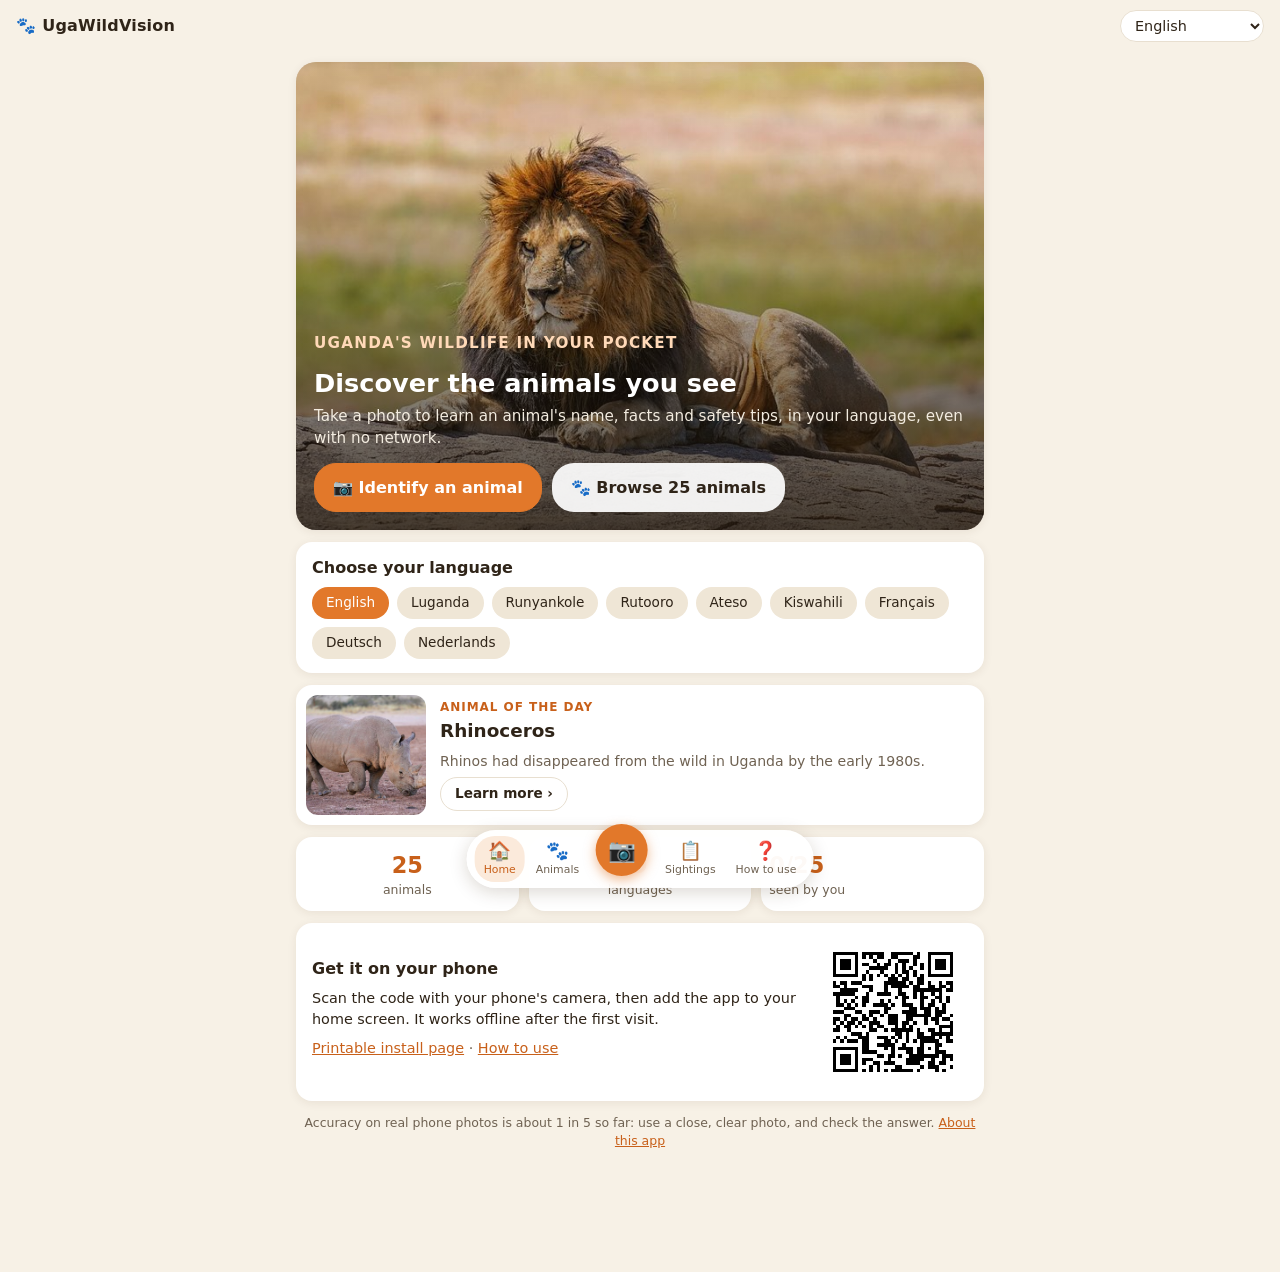
==== commit d37d6165: "Home landing page (hero, language picker, animal of the day, stats, QR install card), How-to-use tab" ====
--- a/index.html
+++ b/index.html
@@ -13,7 +13,7 @@
 </head>
 <body>
   <header class="top">
-    <div class="brand"><span class="logo" aria-hidden="true">&#x1F43E;</span> UgaWildVision</div>
+    <a class="brand" href="#home" aria-label="UgaWildVision home"><span class="logo" aria-hidden="true">&#x1F43E;</span> UgaWildVision</a>
     <label class="lang">
       <span class="sr">Language</span>
       <select id="lang" aria-label="Language for animal names">
@@ -34,8 +34,50 @@
     </label>
   </header>
 
+  <!-- HOME -->
+  <main id="view-home" class="view home">
+    <section class="hero">
+      <img src="images/lion.jpg" alt="" class="hero-bg">
+      <div class="hero-text">
+        <p class="eyebrow light">Uganda's wildlife in your pocket</p>
+        <h1>Discover the animals you see</h1>
+        <p>Take a photo to learn an animal's name, facts and safety tips, in your language, even with no network.</p>
+        <div class="cta">
+          <button id="h-identify" class="btn primary big" type="button">&#x1F4F7; Identify an animal</button>
+          <button id="h-browse" class="btn big light" type="button">&#x1F43E; Browse animals</button>
+        </div>
+      </div>
+    </section>
+
+    <section class="card">
+      <h3 class="sec0">Choose your language</h3>
+      <div id="h-langs" class="chips wrap" role="group" aria-label="Language"></div>
+    </section>
+
+    <section id="h-aotd" class="card aotd"></section>
+
+    <section class="stats3">
+      <div class="stat"><b id="h-stat-animals">25</b><span>animals</span></div>
+      <div class="stat"><b id="h-stat-langs">9</b><span>languages</span></div>
+      <button id="h-sightings" class="stat" type="button"><b id="h-stat-seen">0/25</b><span>seen by you</span></button>
+    </section>
+
+    <section class="card qr-card">
+      <div>
+        <h3 class="sec0" id="h-qr-title">Get it on your phone</h3>
+        <p>Scan the code with your phone's camera, then add the app to your home screen. It works offline after the first visit.</p>
+        <button id="h-install" class="btn primary" type="button" hidden>&#x2B07;&#xFE0F; Install app</button>
+        <p class="small"><a href="install.html">Printable install page</a> &middot; <a href="#help" data-go="help">How to use</a></p>
+      </div>
+      <img src="icons/qr.png" alt="QR code that opens UgaWildVision" width="150" height="150">
+    </section>
+
+    <p class="small center">Accuracy on real phone photos is about 1 in 5 so far: use a close, clear photo, and check the answer.
+      <a href="#about" data-go="about">About this app</a></p>
+  </main>
+
   <!-- ANIMALS -->
-  <main id="view-animals" class="view">
+  <main id="view-animals" class="view" hidden>
     <h1 class="title">Animals</h1>
     <div class="search"><span aria-hidden="true">&#x1F50D;</span>
       <input id="search" type="search" placeholder="Search" aria-label="Search animals"></div>
@@ -114,6 +156,25 @@
     <p class="small">Sightings are stored only on this phone.</p>
   </main>
 
+  <!-- HOW TO USE -->
+  <main id="view-help" class="view" hidden>
+    <h1 class="title">How to use this app</h1>
+    <ol class="steps">
+      <li><span class="n">1</span><div><b>Choose your language</b><p>Pick a language on the Home page or in the menu at the top. Animal names are then shown, and can be heard, in that language.</p></div></li>
+      <li><span class="n">2</span><div><b>Identify an animal</b><p>Tap the orange camera button. Take a photo, or choose one from your gallery. Fill the frame with one animal and zoom in if it is far away. The app names the animal in under a second, on your phone.</p></div></li>
+      <li><span class="n">3</span><div><b>Check the answer</b><p>A confidence bar shows how sure the app is. If it says "Not sure", try a closer, clearer photo. "Other possibilities" lists the next best guesses.</p></div></li>
+      <li><span class="n">4</span><div><b>Learn about it</b><p>Tap "Open in guide" for photos, facts, its conservation status, a safety note and its name in other languages. Tap Listen to hear the name.</p></div></li>
+      <li><span class="n">5</span><div><b>Browse the guide</b><p>The Animals tab lists every animal. Search by name in any language, or filter by group: mammals, birds, reptiles, amphibians or fish.</p></div></li>
+      <li><span class="n">6</span><div><b>Record your sightings</b><p>Tap "I saw it!" on an animal's page. The Sightings tab shows what you have seen and how many animals are left to find. Sightings stay on your phone.</p></div></li>
+      <li><span class="n">7</span><div><b>Use it offline</b><p>Open the app once with internet, then add it to your home screen (Android: menu &#8942; &rarr; Install app; iPhone: Share &rarr; Add to Home Screen). After that it works without a network.</p></div></li>
+    </ol>
+    <section class="card tips">
+      <h3 class="sec0">&#x26A0;&#xFE0F; Stay safe</h3>
+      <p>Never approach wild animals to take a photo. Stay behind fences and follow your guide. The app is a learning aid, not a safety device.</p>
+    </section>
+    <p class="small center"><a href="#about" data-go="about">About this app, its limits and photo credits</a></p>
+  </main>
+
   <!-- ABOUT -->
   <main id="view-about" class="view" hidden>
     <h1 class="title">About</h1>
@@ -134,10 +195,11 @@
   </main>
 
   <nav class="tabs" aria-label="Sections">
-    <button data-view="animals" class="on"><span>&#x1F43E;</span>Animals</button>
-    <button data-view="identify" class="cam" aria-label="Identify with camera"><span>&#x1F4F7;</span></button>
-    <button data-view="sightings"><span>&#x1F4CB;</span>Sightings</button>
-    <button data-view="about"><span>&#x2139;&#xFE0F;</span>About</button>
+    <button data-view="home" class="on" type="button"><span>&#x1F3E0;</span>Home</button>
+    <button data-view="animals" type="button"><span>&#x1F43E;</span>Animals</button>
+    <button data-view="identify" class="cam" type="button" aria-label="Identify an animal with the camera"><span>&#x1F4F7;</span></button>
+    <button data-view="sightings" type="button"><span>&#x1F4CB;</span>Sightings</button>
+    <button data-view="help" type="button"><span>&#x2753;</span>How to use</button>
   </nav>
 
   <div id="toast" class="toast" role="status" aria-live="polite" hidden></div>
--- a/styles.css
+++ b/styles.css
@@ -40,7 +40,7 @@
   padding: 3px 8px; display: inline-block; }
 
 .detail { padding: 0 0 120px; }
-.hero { position: relative; aspect-ratio: 4 / 3; background: #ddd2bf; max-height: 52vh; overflow: hidden; }
+.hero { position: relative; height: min(75vw, 52vh); background: #ddd2bf; overflow: hidden; }
 .hero img { width: 100%; height: 100%; object-fit: cover; display: block; }
 .back { position: absolute; top: 12px; left: 12px; width: 38px; height: 38px; border-radius: 50%; border: 0;
   background: rgba(255, 255, 255, .9); font-size: 1.6rem; line-height: 1; cursor: pointer; color: var(--ink); }
@@ -125,3 +125,56 @@
 .tabs .cam span { font-size: 1.4rem; } .tabs .cam.on { background: var(--accent2); color: #fff; }
 .toast { position: fixed; left: 50%; transform: translateX(-50%); bottom: 140px; z-index: 9; background: var(--ink);
   color: #fff; padding: 8px 16px; border-radius: 18px; font-size: .9rem; }
+
+/* ---------- brand link, home, how-to ---------- */
+a.brand { color: var(--ink); text-decoration: none; display: inline-flex; align-items: center; gap: 2px;
+  padding: 4px 6px; margin-left: -6px; border-radius: 10px; }
+a.brand:hover, a.brand:focus-visible { background: #efe6d6; }
+.center { text-align: center; }
+.eyebrow { margin: 0; font-size: .75rem; letter-spacing: .08em; text-transform: uppercase; color: var(--accent2); font-weight: 700; }
+.eyebrow.light { color: #ffd9b8; }
+.sec0 { font-size: 1rem; margin: 0 0 8px; }
+.chips.wrap { flex-wrap: wrap; overflow: visible; padding: 0; }
+
+.hero { position: relative; border-radius: 20px; overflow: hidden; margin: 6px 0 12px; min-height: 300px;
+  display: flex; align-items: flex-end; box-shadow: var(--shadow); }
+.hero-bg { position: absolute; inset: 0; width: 100%; height: 100%; object-fit: cover; }
+.hero::after { content: ""; position: absolute; inset: 0;
+  background: linear-gradient(180deg, rgba(30, 20, 8, .05) 20%, rgba(30, 20, 8, .82) 100%); }
+.hero-text { position: relative; z-index: 1; padding: 20px 18px 18px; color: #fff; }
+.hero-text h1 { margin: 4px 0 6px; font-size: 1.6rem; line-height: 1.2; }
+.hero-text p { margin: 0 0 14px; color: #f3ece0; font-size: .95rem; }
+.cta { display: flex; flex-wrap: wrap; gap: 10px; }
+.btn.big { padding: 12px 18px; font-size: 1rem; }
+.btn.light { background: rgba(255, 255, 255, .92); border-color: transparent; color: var(--ink); }
+.small-btn { padding: 6px 14px; font-size: .85rem; margin-top: 6px; }
+
+.aotd { display: flex; gap: 14px; align-items: center; padding: 10px; cursor: default; }
+.aotd img { width: 120px; height: 120px; object-fit: cover; border-radius: 12px; flex: none; }
+.aotd h3 { margin: 2px 0; font-size: 1.15rem; }
+.aotd .local { margin: 0; }
+.aotd .fact { margin: 6px 0 0; font-size: .88rem; color: var(--ink2); }
+
+.stats3 { display: grid; grid-template-columns: repeat(3, 1fr); gap: 10px; margin: 12px 0; }
+.stat { background: var(--card); border-radius: var(--radius); box-shadow: var(--shadow); padding: 12px 8px; text-align: center;
+  border: 0; font: inherit; color: inherit; display: flex; flex-direction: column; }
+.stat b { font-size: 1.4rem; color: var(--accent2); }
+.stat span { font-size: .78rem; color: var(--ink2); }
+button.stat { cursor: pointer; }
+
+.qr-card { display: flex; gap: 14px; align-items: center; justify-content: space-between; }
+.qr-card p { margin: 4px 0 8px; font-size: .9rem; }
+.qr-card img { image-rendering: pixelated; flex: none; border-radius: 8px; }
+@media (max-width: 420px) { .qr-card { flex-direction: column-reverse; text-align: center; } }
+
+.steps { list-style: none; padding: 0; margin: 0; }
+.steps li { display: flex; gap: 12px; background: var(--card); border-radius: var(--radius); box-shadow: var(--shadow);
+  padding: 12px 14px; margin: 10px 0; }
+.steps .n { flex: none; width: 30px; height: 30px; border-radius: 50%; background: var(--accent); color: #fff; font-weight: 700;
+  display: flex; align-items: center; justify-content: center; }
+.steps b { display: block; margin-top: 3px; }
+.steps p { margin: 4px 0 0; font-size: .9rem; color: var(--ink2); }
+.tips p { margin: 0; font-size: .9rem; }
+
+.tabs { gap: 2px; padding: 6px 8px; }
+.tabs button { padding: 4px 9px; }
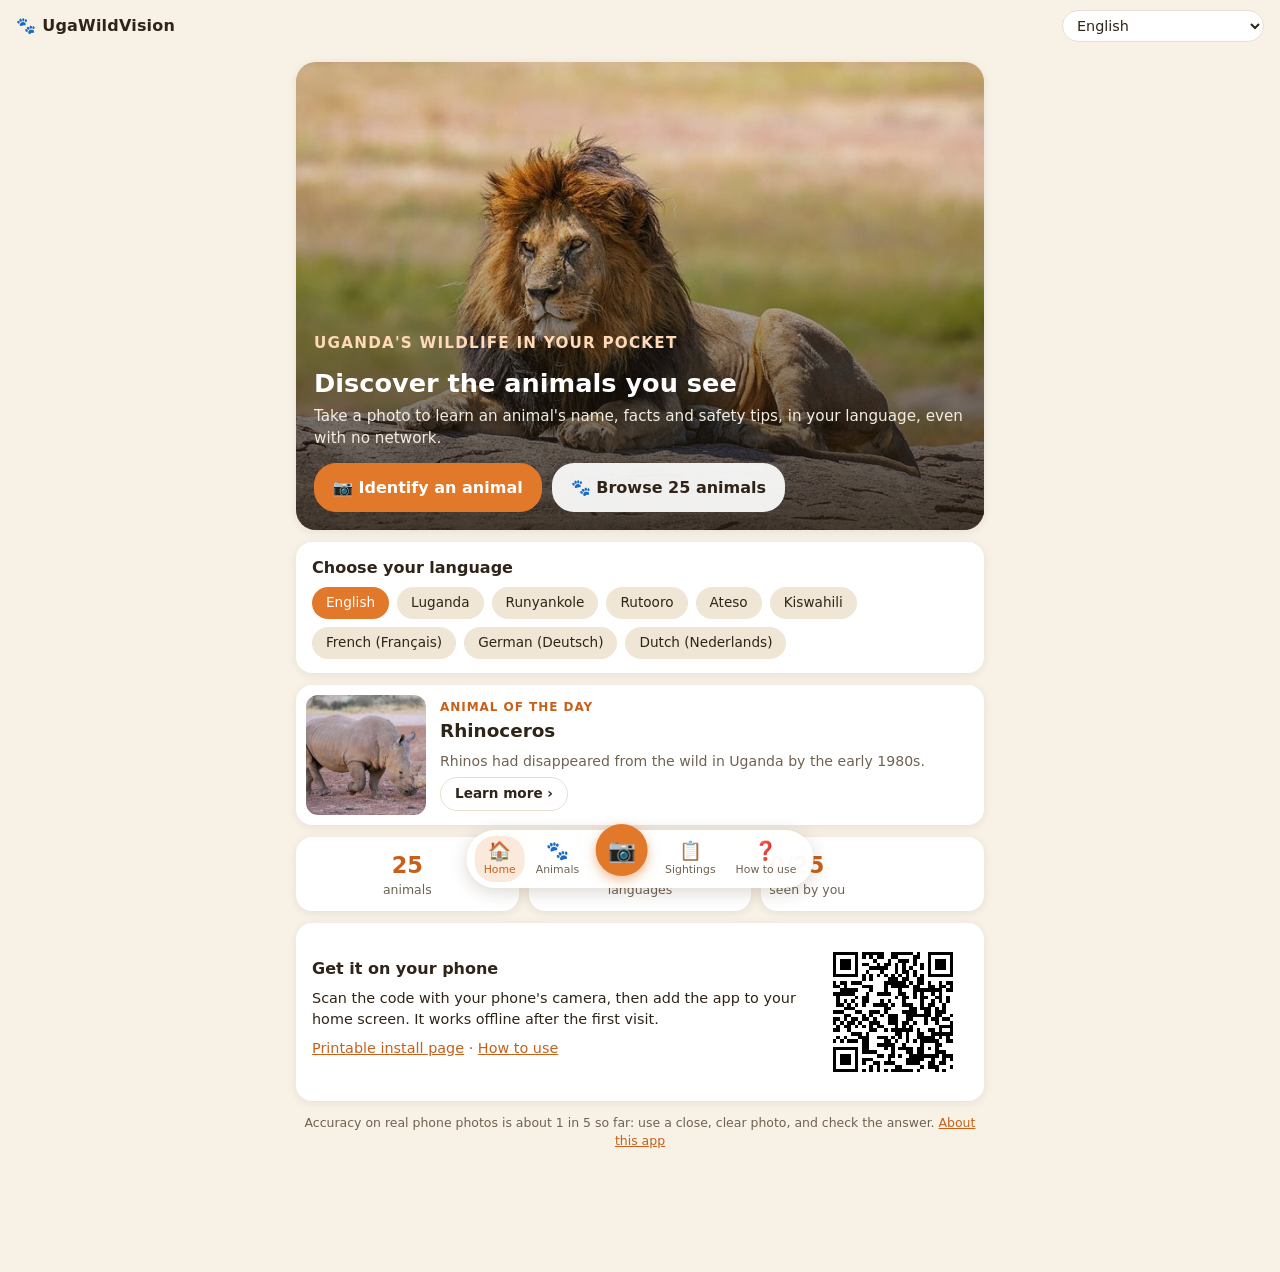
==== commit 72639b96: "Show English and native names for visitor languages: French (Français), German (Deutsch), Dutch (Ned" ====
--- a/index.html
+++ b/index.html
@@ -26,9 +26,9 @@
         </optgroup>
         <optgroup label="Visitor languages">
           <option value="kiswahili">Kiswahili</option>
-          <option value="french">Fran&ccedil;ais</option>
-          <option value="german">Deutsch</option>
-          <option value="dutch">Nederlands</option>
+          <option value="french">French (Fran&ccedil;ais)</option>
+          <option value="german">German (Deutsch)</option>
+          <option value="dutch">Dutch (Nederlands)</option>
         </optgroup>
       </select>
     </label>
